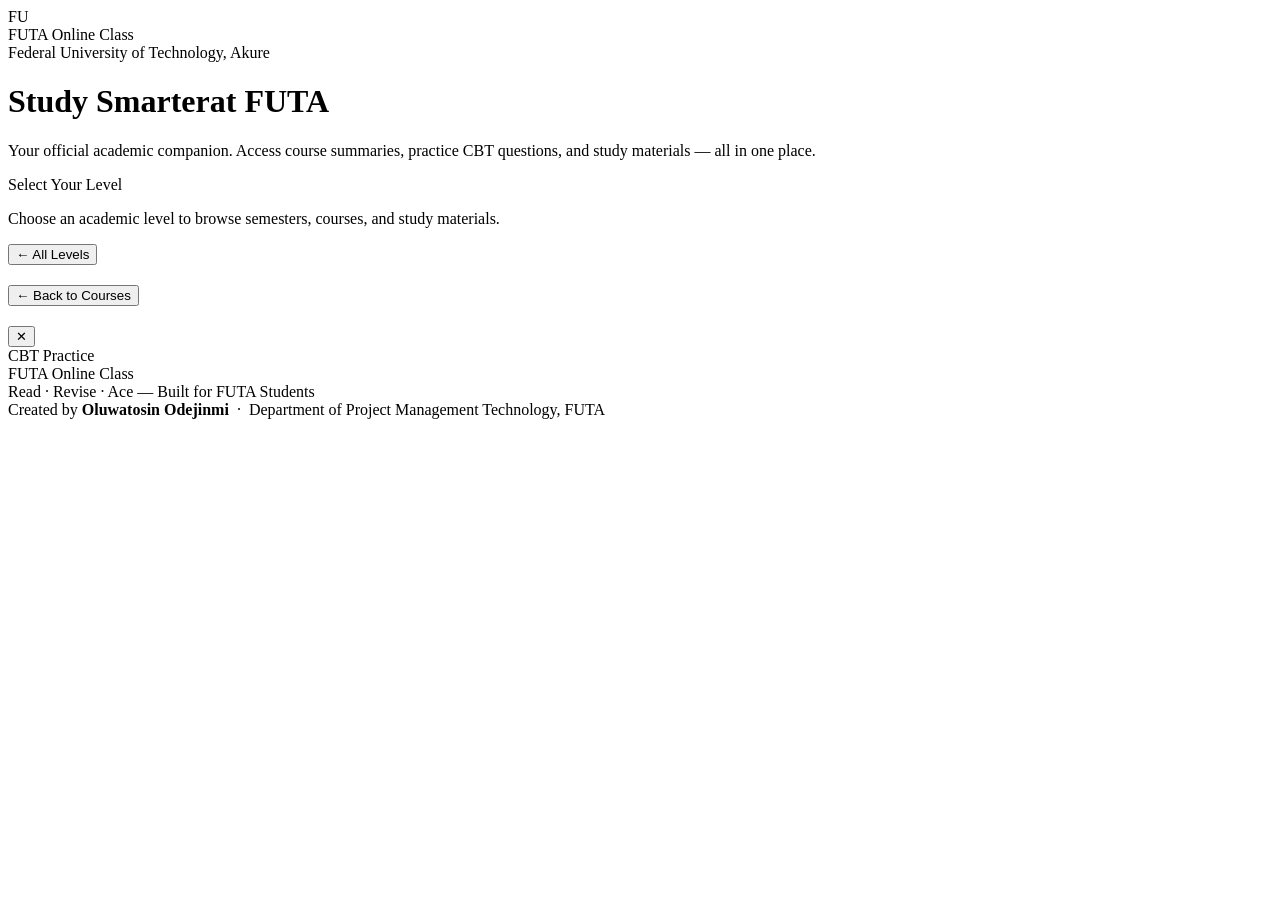
==== index.html @ 4d277c84 "Rename futa-portal/index.html to index.html" ====
<!DOCTYPE html>
<html lang="en">
<head>
<meta charset="UTF-8" />
<meta name="viewport" content="width=device-width, initial-scale=1.0" />
<title>FUTA Online Class</title>
<link rel="preconnect" href="https://fonts.googleapis.com" />
<link href="https://fonts.googleapis.com/css2?family=Playfair+Display:ital,wght@0,500;0,700;0,900;1,700&family=Lora:ital,wght@0,400;0,500;0,600;1,400&family=JetBrains+Mono:wght@400;600&display=swap" rel="stylesheet" />
<link rel="stylesheet" href="style.css" />
</head>
<body>

<!-- NAVIGATION -->
<nav>
  <div class="nav-crest" onclick="navigate('home')">FU</div>
  <div class="nav-logo" onclick="navigate('home')">FUTA <span>Online Class</span></div>
  <div class="nav-divider"></div>
  <div class="nav-breadcrumb" id="breadcrumb"></div>
</nav>

<!-- PAGE: HOME -->
<div class="page active" id="page-home">
  <div class="hero">
    <div class="hero-ornament"></div>
    <div class="hero-badge">Federal University of Technology, Akure</div>
    <h1>Study Smarter<span class="line2">at FUTA</span></h1>
    <div class="hero-rule"></div>
    <p>Your official academic companion. Access course summaries, practice CBT questions, and study materials — all in one place.</p>
    <div class="hero-stats" id="hero-stats"></div>
  </div>
  <div class="container">
    <div class="section-head">
      <div class="section-title">Select Your Level</div>
      <div class="section-rule"></div>
    </div>
    <p class="section-sub">Choose an academic level to browse semesters, courses, and study materials.</p>
    <div class="level-grid" id="level-grid"></div>
  </div>
</div>

<!-- PAGE: LEVEL (courses by semester) -->
<div class="page" id="page-level">
  <div class="page-header">
    <button class="back-btn" onclick="navigate('home')">← All Levels</button>
    <div class="page-header-tag" id="level-tag"></div>
    <h2 id="level-title"></h2>
    <p id="level-desc"></p>
    <div class="page-header-rule"></div>
  </div>
  <div class="container">
    <div id="course-content"></div>
  </div>
</div>

<!-- PAGE: COURSE (chapters) -->
<div class="page" id="page-course">
  <div class="page-header">
    <button class="back-btn" id="course-back-btn">← Back to Courses</button>
    <div class="page-header-tag" id="course-tag"></div>
    <h2 id="course-title"></h2>
    <p id="course-desc"></p>
    <div class="page-header-rule"></div>
  </div>
  <div class="container">
    <div id="chapter-content"></div>
  </div>
</div>

<!-- CBT MODAL -->
<div class="modal-overlay" id="cbt-modal">
  <div class="modal">
    <button class="modal-close" onclick="closeCBT()">✕</button>
    <div class="modal-header">
      <div class="modal-title" id="cbt-modal-title">CBT Practice</div>
      <div class="modal-subtitle" id="cbt-modal-sub"></div>
    </div>
    <div id="cbt-body"></div>
  </div>
</div>

<!-- FOOTER -->
<footer class="site-footer">
  <div class="footer-rule"></div>
  <div class="footer-logo">FUTA <span>Online Class</span></div>
  <div class="footer-tagline">Read · Revise · Ace — Built for FUTA Students</div>
  <div class="footer-credit">Created by <strong>Oluwatosin Odejinmi</strong> &nbsp;·&nbsp; Department of Project Management Technology, FUTA</div>
</footer>

<!-- ============================================================
  COURSE DATA FILES — load each course's chapter data
  Add new course files here as you create them
============================================================ -->
<!-- 1. Registry FIRST — defines PORTAL_INJECT -->
<script src="registry.js"></script>

<!-- 2. Course files SECOND — call PORTAL_INJECT -->
<script src="courses/mts101.js"></script>
<script src="courses/ent301.js"></script>
<script src="courses/bio102.js"></script>
<script src="courses/mee102.js"></script>

<!-- 3. Data THIRD — reads _COURSE_REGISTRY -->
<script src="data.js"></script>

<!-- 4. App LAST — renders everything -->
<script src="app.js"></script>

<script>
  console.log("Registry:", _COURSE_REGISTRY);
  console.log("MTS 101 chapters:", _COURSE_REGISTRY["MTS 101"]);
  
  const lvl = PORTAL_DATA.levels.find(l => l.id === "100");
  const sem = lvl.semesters.find(s => s.id === "1st");
  const course = sem.courses.find(c => c.code === "MTS 101");
  console.log("Course chapters after inject:", course.chapters.length);
</script>

</body>
</html>
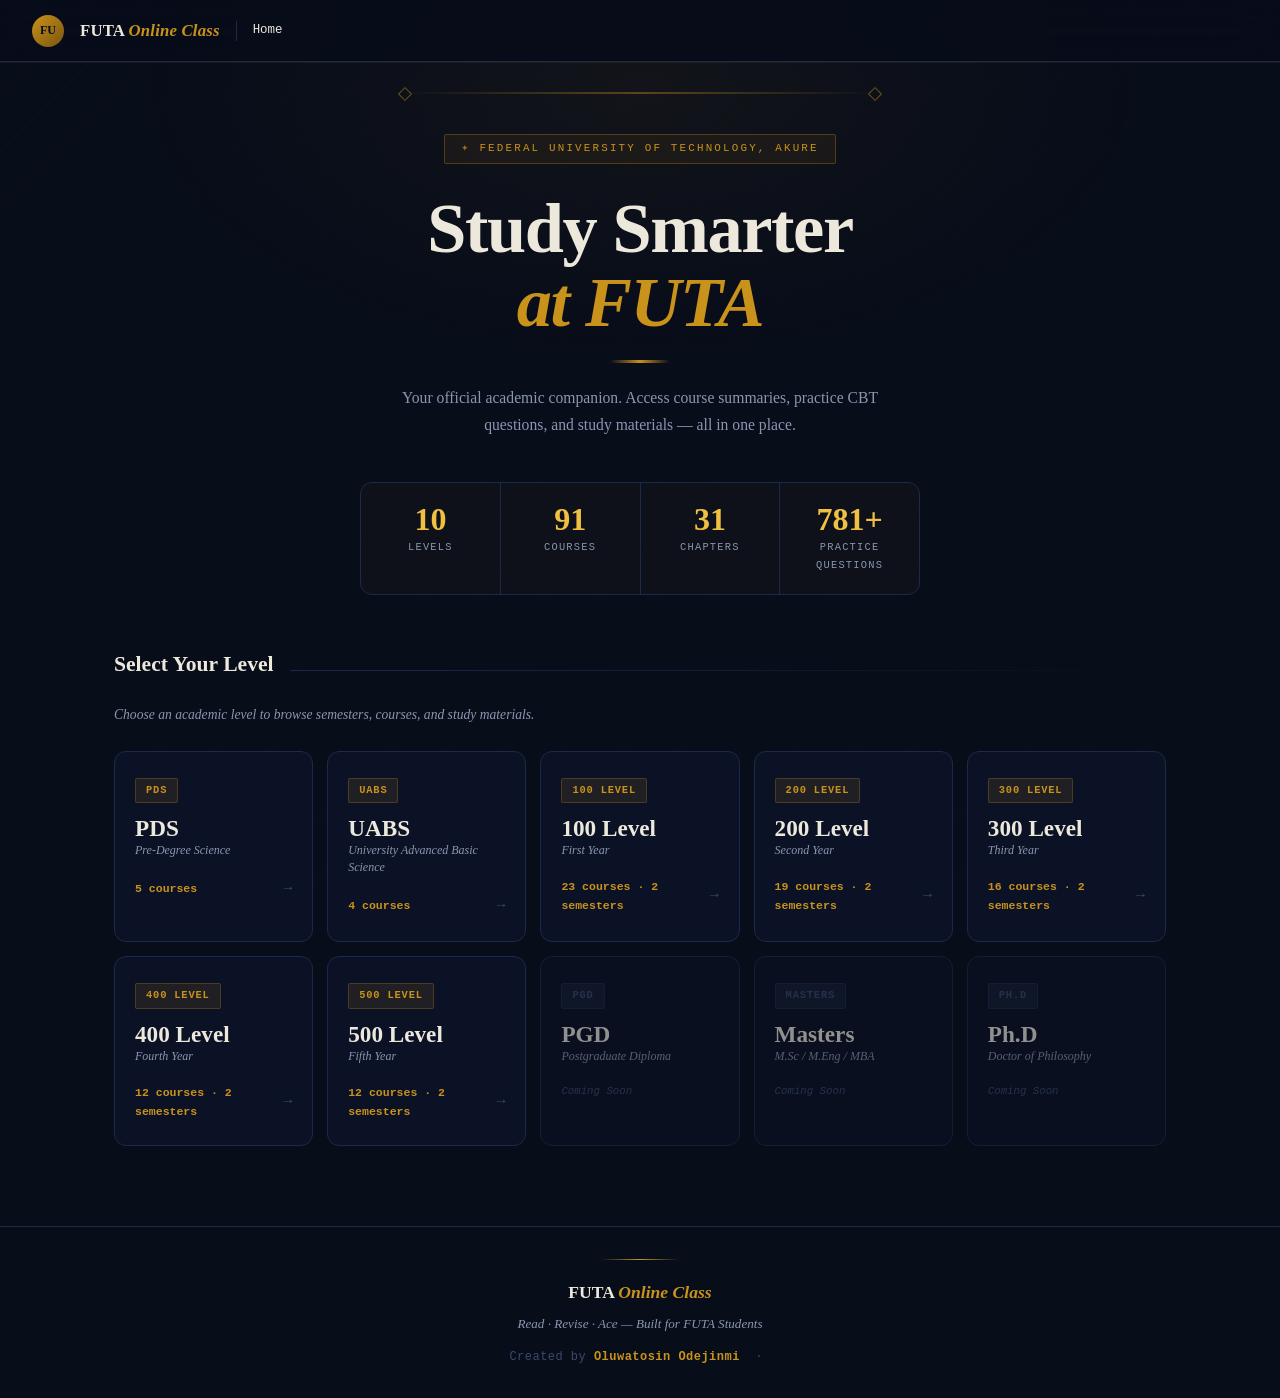
==== commit c412f35c: "Update index.html" ====
--- a/index.html
+++ b/index.html
@@ -83,7 +83,7 @@
   <div class="footer-rule"></div>
   <div class="footer-logo">FUTA <span>Online Class</span></div>
   <div class="footer-tagline">Read · Revise · Ace — Built for FUTA Students</div>
-  <div class="footer-credit">Created by <strong>Oluwatosin Odejinmi</strong> &nbsp;·&nbsp; Department of Project Management Technology, FUTA</div>
+  <div class="footer-credit">Created by <strong>Oluwatosin Odejinmi</strong> &nbsp;·&nbsp;</div>
 </footer>
 
 <!-- ============================================================
@@ -98,7 +98,8 @@
 <script src="courses/ent301.js"></script>
 <script src="courses/bio102.js"></script>
 <script src="courses/mee102.js"></script>
-
+<script src="courses/che101.js"></script>
+  
 <!-- 3. Data THIRD — reads _COURSE_REGISTRY -->
 <script src="data.js"></script>
 
--- a/style.css
+++ b/style.css
@@ -0,0 +1,999 @@
+/* =============================================
+   CSS CUSTOM PROPERTIES — Academic Navy/Gold
+============================================= */
+:root {
+  --bg:         #080d1a;
+  --bg2:        #0c1226;
+  --bg3:        #101830;
+  --card:       #0c1226;
+  --card-hover: #121c38;
+  --border:     #1c2a4a;
+  --border-gold:#3a2e10;
+  --accent:     #c9921a;
+  --accent-lt:  #e8b84b;
+  --accent-dim: #7a5510;
+  --crimson:    #c0392b;
+  --teal:       #2a9d8f;
+  --text:       #ece8dc;
+  --text-muted: #8a96b0;
+  --text-dim:   #3a4a6a;
+  --gold:       #c9921a;
+  --gold-lt:    #f0c040;
+  --radius:     12px;
+  --radius-sm:  7px;
+  --transition: 0.22s cubic-bezier(0.4,0,0.2,1);
+}
+
+* { box-sizing: border-box; margin: 0; padding: 0; }
+html { scroll-behavior: smooth; }
+
+body {
+  background: var(--bg);
+  color: var(--text);
+  font-family: 'Lora', Georgia, serif;
+  font-size: 15px;
+  line-height: 1.65;
+  min-height: 100vh;
+  overflow-x: hidden;
+}
+
+/* ── Diagonal lines pattern ── */
+body::before {
+  content: '';
+  position: fixed;
+  inset: 0;
+  background-image:
+    repeating-linear-gradient(
+      -45deg,
+      transparent,
+      transparent 40px,
+      rgba(201,146,26,0.018) 40px,
+      rgba(201,146,26,0.018) 41px
+    );
+  pointer-events: none;
+  z-index: 0;
+}
+
+/* ── Subtle radial glow ── */
+body::after {
+  content: '';
+  position: fixed;
+  top: -20%;
+  left: 50%;
+  transform: translateX(-50%);
+  width: 80vw;
+  height: 60vh;
+  background: radial-gradient(ellipse, rgba(201,146,26,0.055) 0%, transparent 70%);
+  pointer-events: none;
+  z-index: 0;
+}
+
+/* ━━━━━━━━━━━━━━━━━━━━━━━━━━━━━━━━━━━━━━━
+   NAV
+━━━━━━━━━━━━━━━━━━━━━━━━━━━━━━━━━━━━━━━ */
+nav {
+  position: sticky;
+  top: 0;
+  z-index: 100;
+  display: flex;
+  align-items: center;
+  gap: 16px;
+  padding: 0 32px;
+  height: 62px;
+  background: rgba(8,13,26,0.92);
+  backdrop-filter: blur(20px);
+  border-bottom: 1px solid var(--border);
+  box-shadow: 0 1px 0 rgba(201,146,26,0.1);
+}
+
+.nav-crest {
+  width: 32px;
+  height: 32px;
+  border-radius: 50%;
+  background: linear-gradient(135deg, var(--gold) 0%, #7a5510 100%);
+  display: flex;
+  align-items: center;
+  justify-content: center;
+  font-size: 0.75rem;
+  font-weight: 700;
+  color: var(--bg);
+  font-family: 'Playfair Display', serif;
+  flex-shrink: 0;
+  cursor: pointer;
+}
+
+.nav-logo {
+  font-family: 'Playfair Display', serif;
+  font-size: 1.05rem;
+  font-weight: 700;
+  color: var(--text);
+  cursor: pointer;
+  user-select: none;
+  letter-spacing: 0.01em;
+}
+.nav-logo span {
+  color: var(--gold);
+  font-style: italic;
+}
+
+.nav-divider {
+  width: 1px;
+  height: 20px;
+  background: var(--border);
+  flex-shrink: 0;
+}
+
+.nav-breadcrumb {
+  display: flex;
+  align-items: center;
+  gap: 6px;
+  font-size: 0.78rem;
+  color: var(--text-muted);
+  font-family: 'JetBrains Mono', monospace;
+  flex-wrap: wrap;
+}
+.nav-breadcrumb .sep { opacity: 0.35; }
+.nav-breadcrumb .crumb {
+  cursor: pointer;
+  color: var(--text-muted);
+  transition: color var(--transition);
+}
+.nav-breadcrumb .crumb:hover { color: var(--gold); }
+.nav-breadcrumb .crumb.active { color: var(--text); pointer-events: none; }
+
+/* ━━━━━━━━━━━━━━━━━━━━━━━━━━━━━━━━━━━━━━━
+   PAGES
+━━━━━━━━━━━━━━━━━━━━━━━━━━━━━━━━━━━━━━━ */
+.page { display: none; position: relative; z-index: 1; animation: fadeUp 0.35s ease forwards; }
+.page.active { display: block; }
+
+@keyframes fadeUp {
+  from { opacity: 0; transform: translateY(16px); }
+  to   { opacity: 1; transform: translateY(0); }
+}
+
+/* ━━━━━━━━━━━━━━━━━━━━━━━━━━━━━━━━━━━━━━━
+   HERO
+━━━━━━━━━━━━━━━━━━━━━━━━━━━━━━━━━━━━━━━ */
+.hero {
+  position: relative;
+  padding: 72px 28px 52px;
+  text-align: center;
+  max-width: 820px;
+  margin: 0 auto;
+  overflow: hidden;
+}
+
+.hero-ornament {
+  position: absolute;
+  top: 30px;
+  left: 50%;
+  transform: translateX(-50%);
+  width: 480px;
+  height: 2px;
+  background: linear-gradient(90deg, transparent, rgba(201,146,26,0.4), transparent);
+}
+.hero-ornament::before, .hero-ornament::after {
+  content: '';
+  position: absolute;
+  top: -3px;
+  width: 8px;
+  height: 8px;
+  border: 1px solid rgba(201,146,26,0.5);
+  transform: rotate(45deg);
+}
+.hero-ornament::before { left: 0; }
+.hero-ornament::after  { right: 0; }
+
+.hero-badge {
+  display: inline-flex;
+  align-items: center;
+  gap: 8px;
+  font-family: 'JetBrains Mono', monospace;
+  font-size: 0.68rem;
+  letter-spacing: 0.2em;
+  text-transform: uppercase;
+  color: var(--gold);
+  border: 1px solid rgba(201,146,26,0.3);
+  background: rgba(201,146,26,0.07);
+  padding: 5px 16px;
+  border-radius: 2px;
+  margin-bottom: 28px;
+}
+.hero-badge::before {
+  content: '✦';
+  font-size: 0.55rem;
+  opacity: 0.7;
+}
+
+.hero h1 {
+  font-family: 'Playfair Display', serif;
+  font-size: clamp(2.6rem, 6vw, 4.4rem);
+  font-weight: 900;
+  line-height: 1.05;
+  color: var(--text);
+  margin-bottom: 20px;
+  letter-spacing: -0.02em;
+}
+.hero h1 .line2 {
+  display: block;
+  color: var(--gold);
+  font-style: italic;
+}
+
+.hero-rule {
+  width: 60px;
+  height: 3px;
+  background: linear-gradient(90deg, transparent, var(--gold), transparent);
+  margin: 0 auto 22px;
+}
+
+.hero p {
+  color: var(--text-muted);
+  font-size: 0.98rem;
+  max-width: 500px;
+  margin: 0 auto;
+  font-family: 'Lora', serif;
+  line-height: 1.7;
+}
+
+.hero-stats {
+  display: flex;
+  justify-content: center;
+  gap: 0;
+  margin-top: 44px;
+  border: 1px solid var(--border);
+  border-radius: var(--radius);
+  overflow: hidden;
+  max-width: 560px;
+  margin-left: auto;
+  margin-right: auto;
+  background: rgba(201,146,26,0.03);
+}
+.stat {
+  flex: 1;
+  padding: 20px 12px;
+  text-align: center;
+  border-right: 1px solid var(--border);
+  position: relative;
+}
+.stat:last-child { border-right: none; }
+.stat-num {
+  font-family: 'Playfair Display', serif;
+  font-size: 2rem;
+  font-weight: 700;
+  color: var(--gold-lt);
+  line-height: 1;
+  margin-bottom: 4px;
+}
+.stat-label {
+  font-size: 0.65rem;
+  color: var(--text-muted);
+  text-transform: uppercase;
+  letter-spacing: 0.12em;
+  font-family: 'JetBrains Mono', monospace;
+}
+
+/* ━━━━━━━━━━━━━━━━━━━━━━━━━━━━━━━━━━━━━━━
+   SECTION TITLES
+━━━━━━━━━━━━━━━━━━━━━━━━━━━━━━━━━━━━━━━ */
+.section-head {
+  display: flex;
+  align-items: baseline;
+  gap: 16px;
+  margin-bottom: 22px;
+}
+.section-title {
+  font-family: 'Playfair Display', serif;
+  font-size: 1.35rem;
+  font-weight: 700;
+  color: var(--text);
+}
+.section-rule {
+  flex: 1;
+  height: 1px;
+  background: linear-gradient(90deg, var(--border), transparent);
+}
+.section-sub {
+  color: var(--text-muted);
+  font-size: 0.85rem;
+  margin-bottom: 24px;
+  font-family: 'Lora', serif;
+  font-style: italic;
+}
+
+/* ━━━━━━━━━━━━━━━━━━━━━━━━━━━━━━━━━━━━━━━
+   CONTAINER
+━━━━━━━━━━━━━━━━━━━━━━━━━━━━━━━━━━━━━━━ */
+.container {
+  max-width: 1100px;
+  margin: 0 auto;
+  padding: 0 24px 80px;
+}
+
+/* ━━━━━━━━━━━━━━━━━━━━━━━━━━━━━━━━━━━━━━━
+   LEVEL GRID (Home Page)
+━━━━━━━━━━━━━━━━━━━━━━━━━━━━━━━━━━━━━━━ */
+.level-grid {
+  display: grid;
+  grid-template-columns: repeat(auto-fill, minmax(175px, 1fr));
+  gap: 14px;
+}
+
+.level-card {
+  background: var(--card);
+  border: 1px solid var(--border);
+  border-radius: var(--radius);
+  padding: 24px 20px;
+  cursor: pointer;
+  transition: background var(--transition), border-color var(--transition), transform var(--transition), box-shadow var(--transition);
+  position: relative;
+  overflow: hidden;
+}
+.level-card::after {
+  content: '';
+  position: absolute;
+  bottom: 0; left: 0; right: 0;
+  height: 2px;
+  background: linear-gradient(90deg, var(--accent-dim), var(--gold), var(--accent-dim));
+  opacity: 0;
+  transition: opacity var(--transition);
+}
+.level-card:hover {
+  background: var(--card-hover);
+  border-color: rgba(201,146,26,0.35);
+  transform: translateY(-3px);
+  box-shadow: 0 8px 28px rgba(0,0,0,0.4), 0 0 0 1px rgba(201,146,26,0.1);
+}
+.level-card:hover::after { opacity: 1; }
+
+.level-card.empty {
+  opacity: 0.6;
+  cursor: default;
+}
+.level-card.empty:hover {
+  transform: none;
+  background: var(--card);
+  border-color: var(--border);
+  box-shadow: none;
+}
+.level-card.empty::after { display: none; }
+
+.level-badge {
+  display: inline-block;
+  font-family: 'JetBrains Mono', monospace;
+  font-size: 0.65rem;
+  font-weight: 600;
+  letter-spacing: 0.08em;
+  text-transform: uppercase;
+  padding: 3px 10px;
+  border-radius: 2px;
+  margin-bottom: 14px;
+  background: rgba(201,146,26,0.1);
+  color: var(--gold);
+  border: 1px solid rgba(201,146,26,0.25);
+}
+.level-card.empty .level-badge {
+  background: rgba(58,74,106,0.2);
+  color: var(--text-dim);
+  border-color: var(--border);
+}
+
+.level-name {
+  font-family: 'Playfair Display', serif;
+  font-size: 1.45rem;
+  font-weight: 900;
+  color: var(--text);
+  margin-bottom: 2px;
+  line-height: 1;
+}
+.level-full {
+  font-size: 0.75rem;
+  color: var(--text-muted);
+  margin-bottom: 18px;
+  line-height: 1.4;
+  font-family: 'Lora', serif;
+  font-style: italic;
+}
+.level-footer {
+  display: flex;
+  align-items: center;
+  justify-content: space-between;
+  font-size: 0.72rem;
+  color: var(--text-dim);
+  font-family: 'JetBrains Mono', monospace;
+}
+.level-count { color: var(--gold); font-weight: 600; }
+.level-arrow {
+  font-size: 0.9rem;
+  transition: transform var(--transition), color var(--transition);
+}
+.level-card:hover .level-arrow { transform: translateX(4px); color: var(--gold); }
+.coming-soon-tag { font-size: 0.67rem; color: var(--text-dim); font-style: italic; }
+
+/* ━━━━━━━━━━━━━━━━━━━━━━━━━━━━━━━━━━━━━━━
+   BACK BUTTON
+━━━━━━━━━━━━━━━━━━━━━━━━━━━━━━━━━━━━━━━ */
+.back-btn {
+  display: inline-flex;
+  align-items: center;
+  gap: 7px;
+  font-size: 0.8rem;
+  color: var(--text-muted);
+  background: rgba(255,255,255,0.03);
+  border: 1px solid var(--border);
+  border-radius: 2px;
+  padding: 7px 16px;
+  cursor: pointer;
+  transition: all var(--transition);
+  margin-bottom: 28px;
+  font-family: 'JetBrains Mono', monospace;
+  letter-spacing: 0.03em;
+}
+.back-btn:hover {
+  color: var(--gold);
+  border-color: rgba(201,146,26,0.4);
+  background: rgba(201,146,26,0.06);
+}
+
+/* ━━━━━━━━━━━━━━━━━━━━━━━━━━━━━━━━━━━━━━━
+   PAGE HEADER
+━━━━━━━━━━━━━━━━━━━━━━━━━━━━━━━━━━━━━━━ */
+.page-header {
+  padding: 44px 24px 0;
+  max-width: 1100px;
+  margin: 0 auto 36px;
+  position: relative;
+}
+.page-header-top {
+  display: flex;
+  align-items: flex-start;
+  justify-content: space-between;
+  flex-wrap: wrap;
+  gap: 16px;
+  margin-bottom: 6px;
+}
+.page-header-tag {
+  display: inline-block;
+  font-family: 'JetBrains Mono', monospace;
+  font-size: 0.66rem;
+  text-transform: uppercase;
+  letter-spacing: 0.18em;
+  color: var(--gold);
+  margin-bottom: 10px;
+  opacity: 0.85;
+}
+.page-header h2 {
+  font-family: 'Playfair Display', serif;
+  font-size: clamp(1.9rem, 4vw, 3rem);
+  font-weight: 900;
+  color: var(--text);
+  margin-bottom: 8px;
+  line-height: 1.08;
+  letter-spacing: -0.02em;
+}
+.page-header p {
+  color: var(--text-muted);
+  font-size: 0.9rem;
+  font-style: italic;
+  font-family: 'Lora', serif;
+}
+.page-header-rule {
+  width: 100%;
+  height: 1px;
+  background: linear-gradient(90deg, rgba(201,146,26,0.4), rgba(201,146,26,0.05), transparent);
+  margin-top: 24px;
+}
+
+/* ━━━━━━━━━━━━━━━━━━━━━━━━━━━━━━━━━━━━━━━
+   SEMESTER TABS
+━━━━━━━━━━━━━━━━━━━━━━━━━━━━━━━━━━━━━━━ */
+.semester-tabs {
+  display: flex;
+  gap: 0;
+  margin-bottom: 28px;
+  border-bottom: 1px solid var(--border);
+  overflow-x: auto;
+  scrollbar-width: none;
+}
+.semester-tabs::-webkit-scrollbar { display: none; }
+
+.sem-tab {
+  font-family: 'JetBrains Mono', monospace;
+  font-size: 0.75rem;
+  letter-spacing: 0.06em;
+  padding: 12px 24px;
+  cursor: pointer;
+  color: var(--text-muted);
+  border-bottom: 2px solid transparent;
+  margin-bottom: -1px;
+  transition: all var(--transition);
+  white-space: nowrap;
+  text-transform: uppercase;
+  position: relative;
+}
+.sem-tab:hover { color: var(--text); }
+.sem-tab.active {
+  color: var(--gold);
+  border-bottom-color: var(--gold);
+  background: rgba(201,146,26,0.04);
+}
+
+.sem-panel { display: none; }
+.sem-panel.active { display: block; animation: fadeUp 0.25s ease forwards; }
+
+/* ━━━━━━━━━━━━━━━━━━━━━━━━━━━━━━━━━━━━━━━
+   COURSE GRID
+━━━━━━━━━━━━━━━━━━━━━━━━━━━━━━━━━━━━━━━ */
+.course-grid {
+  display: grid;
+  grid-template-columns: repeat(auto-fill, minmax(275px, 1fr));
+  gap: 12px;
+}
+
+.course-card {
+  background: var(--card);
+  border: 1px solid var(--border);
+  border-radius: var(--radius);
+  padding: 20px;
+  cursor: pointer;
+  transition: all var(--transition);
+  position: relative;
+  overflow: hidden;
+}
+.course-card::before {
+  content: '';
+  position: absolute;
+  left: 0; top: 0; bottom: 0;
+  width: 3px;
+  background: linear-gradient(180deg, var(--gold), var(--accent-dim));
+  opacity: 0;
+  transition: opacity var(--transition);
+}
+.course-card:hover {
+  background: var(--card-hover);
+  border-color: rgba(201,146,26,0.3);
+  transform: translateY(-2px);
+  box-shadow: 0 6px 20px rgba(0,0,0,0.3);
+}
+.course-card:hover::before { opacity: 1; }
+.course-card.empty { cursor: default; opacity: 0.6; }
+.course-card.empty:hover { transform: none; background: var(--card); border-color: var(--border); box-shadow: none; }
+.course-card.empty::before { display: none; }
+
+.course-code {
+  font-family: 'JetBrains Mono', monospace;
+  font-size: 0.68rem;
+  font-weight: 600;
+  letter-spacing: 0.1em;
+  color: var(--gold);
+  margin-bottom: 6px;
+  text-transform: uppercase;
+}
+.course-title {
+  font-size: 0.93rem;
+  font-weight: 600;
+  color: var(--text);
+  margin-bottom: 14px;
+  line-height: 1.4;
+  font-family: 'Lora', serif;
+}
+.course-meta {
+  display: flex;
+  align-items: center;
+  justify-content: space-between;
+  font-size: 0.73rem;
+  color: var(--text-muted);
+}
+.chapter-count {
+  display: flex;
+  align-items: center;
+  gap: 5px;
+  color: var(--gold);
+  font-size: 0.68rem;
+  font-family: 'JetBrains Mono', monospace;
+}
+.course-arrow {
+  font-size: 0.85rem;
+  color: var(--text-dim);
+  transition: transform var(--transition), color var(--transition);
+}
+.course-card:hover .course-arrow { transform: translateX(4px); color: var(--gold); }
+
+/* ━━━━━━━━━━━━━━━━━━━━━━━━━━━━━━━━━━━━━━━
+   CHAPTER LIST
+━━━━━━━━━━━━━━━━━━━━━━━━━━━━━━━━━━━━━━━ */
+.chapter-list {
+  display: flex;
+  flex-direction: column;
+  gap: 10px;
+}
+
+.chapter-item {
+  background: var(--card);
+  border: 1px solid var(--border);
+  border-radius: var(--radius);
+  overflow: hidden;
+  transition: border-color var(--transition);
+}
+.chapter-item:hover { border-color: rgba(201,146,26,0.25); }
+
+.chapter-header {
+  display: flex;
+  align-items: center;
+  gap: 16px;
+  padding: 16px 20px;
+  cursor: pointer;
+  transition: background var(--transition);
+}
+.chapter-header:hover { background: rgba(201,146,26,0.03); }
+
+.ch-num {
+  width: 38px;
+  height: 38px;
+  border-radius: 50%;
+  background: rgba(201,146,26,0.1);
+  border: 1px solid rgba(201,146,26,0.25);
+  display: flex;
+  align-items: center;
+  justify-content: center;
+  font-family: 'Playfair Display', serif;
+  font-size: 0.85rem;
+  font-weight: 700;
+  color: var(--gold);
+  flex-shrink: 0;
+}
+
+.ch-info { flex: 1; min-width: 0; }
+.ch-label {
+  font-size: 0.66rem;
+  text-transform: uppercase;
+  letter-spacing: 0.12em;
+  color: var(--text-dim);
+  font-family: 'JetBrains Mono', monospace;
+  margin-bottom: 2px;
+}
+.ch-title {
+  font-weight: 600;
+  font-size: 0.92rem;
+  color: var(--text);
+  line-height: 1.35;
+  font-family: 'Lora', serif;
+}
+
+.ch-toggle {
+  font-size: 0.8rem;
+  color: var(--text-dim);
+  transition: transform var(--transition), color var(--transition);
+  flex-shrink: 0;
+  width: 24px;
+  height: 24px;
+  border-radius: 50%;
+  display: flex;
+  align-items: center;
+  justify-content: center;
+  border: 1px solid var(--border);
+}
+.chapter-item.open .ch-toggle {
+  transform: rotate(180deg);
+  color: var(--gold);
+  border-color: rgba(201,146,26,0.3);
+  background: rgba(201,146,26,0.08);
+}
+
+.chapter-body {
+  display: none;
+  padding: 0 20px 22px;
+  border-top: 1px solid var(--border);
+}
+.chapter-item.open .chapter-body { display: block; }
+
+.ch-summary {
+  color: var(--text-muted);
+  font-size: 0.87rem;
+  line-height: 1.7;
+  margin: 16px 0 18px;
+  font-family: 'Lora', serif;
+}
+
+.ch-keypoints { margin-bottom: 20px; }
+.ch-keypoints-title {
+  font-size: 0.68rem;
+  text-transform: uppercase;
+  letter-spacing: 0.12em;
+  color: var(--gold);
+  margin-bottom: 10px;
+  font-family: 'JetBrains Mono', monospace;
+  opacity: 0.8;
+}
+.ch-keypoints ul { list-style: none; display: flex; flex-direction: column; gap: 5px; }
+.ch-keypoints ul li {
+  display: flex;
+  gap: 10px;
+  font-size: 0.85rem;
+  color: var(--text-muted);
+  font-family: 'Lora', serif;
+}
+.ch-keypoints ul li::before {
+  content: '◆';
+  color: var(--gold);
+  flex-shrink: 0;
+  font-size: 0.45rem;
+  margin-top: 8px;
+}
+
+.ch-actions { display: flex; gap: 10px; flex-wrap: wrap; }
+
+.btn {
+  display: inline-flex;
+  align-items: center;
+  gap: 7px;
+  padding: 9px 18px;
+  border-radius: var(--radius-sm);
+  font-size: 0.78rem;
+  font-weight: 600;
+  font-family: 'JetBrains Mono', monospace;
+  cursor: pointer;
+  border: none;
+  transition: all var(--transition);
+  letter-spacing: 0.03em;
+  text-decoration: none;
+}
+.btn-primary {
+  background: linear-gradient(135deg, var(--gold) 0%, #a07010 100%);
+  color: #0a0e1a;
+}
+.btn-primary:hover { background: linear-gradient(135deg, var(--gold-lt) 0%, var(--gold) 100%); transform: translateY(-1px); box-shadow: 0 4px 14px rgba(201,146,26,0.3); }
+
+.btn-secondary {
+  background: rgba(201,146,26,0.08);
+  color: var(--gold);
+  border: 1px solid rgba(201,146,26,0.3);
+}
+.btn-secondary:hover { background: rgba(201,146,26,0.15); transform: translateY(-1px); }
+
+.btn-ghost {
+  background: rgba(255,255,255,0.04);
+  color: var(--text-muted);
+  border: 1px solid var(--border);
+}
+.btn-ghost:hover { background: rgba(255,255,255,0.07); color: var(--text); }
+.btn:disabled, .btn.disabled { opacity: 0.35; cursor: not-allowed; pointer-events: none; }
+
+/* ━━━━━━━━━━━━━━━━━━━━━━━━━━━━━━━━━━━━━━━
+   CBT MODAL
+━━━━━━━━━━━━━━━━━━━━━━━━━━━━━━━━━━━━━━━ */
+.modal-overlay {
+  display: none;
+  position: fixed;
+  inset: 0;
+  background: rgba(0,0,0,0.8);
+  backdrop-filter: blur(8px);
+  z-index: 999;
+  padding: 20px;
+  overflow-y: auto;
+}
+.modal-overlay.open { display: flex; align-items: flex-start; justify-content: center; }
+
+.modal {
+  background: var(--bg2);
+  border: 1px solid rgba(201,146,26,0.2);
+  border-radius: var(--radius);
+  padding: 32px;
+  width: 100%;
+  max-width: 660px;
+  margin: auto;
+  animation: fadeUp 0.25s ease;
+  position: relative;
+  box-shadow: 0 24px 60px rgba(0,0,0,0.6), 0 0 0 1px rgba(201,146,26,0.05);
+}
+.modal::before {
+  content: '';
+  position: absolute;
+  top: 0; left: 32px; right: 32px;
+  height: 2px;
+  background: linear-gradient(90deg, transparent, var(--gold), transparent);
+}
+
+.modal-close {
+  position: absolute;
+  top: 16px; right: 18px;
+  background: none;
+  border: 1px solid var(--border);
+  color: var(--text-muted);
+  font-size: 0.75rem;
+  cursor: pointer;
+  transition: all var(--transition);
+  line-height: 1;
+  width: 28px;
+  height: 28px;
+  border-radius: 50%;
+  display: flex;
+  align-items: center;
+  justify-content: center;
+}
+.modal-close:hover { color: var(--text); border-color: rgba(201,146,26,0.4); }
+
+.modal-header { margin-bottom: 24px; }
+.modal-title {
+  font-family: 'Playfair Display', serif;
+  font-size: 1.3rem;
+  font-weight: 700;
+  color: var(--text);
+  margin-bottom: 4px;
+}
+.modal-subtitle { font-size: 0.8rem; color: var(--text-muted); font-family: 'Lora', serif; font-style: italic; }
+
+.cbt-progress {
+  background: rgba(255,255,255,0.06);
+  border-radius: 100px;
+  height: 4px;
+  margin-bottom: 24px;
+  overflow: hidden;
+}
+.cbt-progress-bar {
+  height: 100%;
+  background: linear-gradient(90deg, var(--accent-dim), var(--gold));
+  border-radius: 100px;
+  transition: width 0.4s ease;
+}
+
+.cbt-q-count {
+  font-family: 'JetBrains Mono', monospace;
+  font-size: 0.7rem;
+  color: var(--text-muted);
+  margin-bottom: 10px;
+  letter-spacing: 0.06em;
+}
+
+.cbt-question {
+  font-size: 0.95rem;
+  font-weight: 500;
+  color: var(--text);
+  line-height: 1.6;
+  margin-bottom: 22px;
+  font-family: 'Lora', serif;
+}
+
+.cbt-options { display: flex; flex-direction: column; gap: 9px; margin-bottom: 22px; }
+.cbt-option {
+  background: rgba(255,255,255,0.03);
+  border: 1px solid var(--border);
+  border-radius: var(--radius-sm);
+  padding: 12px 16px;
+  cursor: pointer;
+  font-size: 0.87rem;
+  color: var(--text-muted);
+  transition: all var(--transition);
+  text-align: left;
+  font-family: 'Lora', serif;
+}
+.cbt-option:hover { background: rgba(201,146,26,0.06); border-color: rgba(201,146,26,0.3); color: var(--text); }
+.cbt-option.selected-correct { background: rgba(42,157,143,0.1); border-color: var(--teal); color: var(--teal); }
+.cbt-option.selected-wrong   { background: rgba(192,57,43,0.1);  border-color: var(--crimson); color: var(--crimson); }
+.cbt-option.reveal-correct   { background: rgba(201,146,26,0.06); border-color: rgba(201,146,26,0.3); color: var(--gold); }
+.cbt-option:disabled, .cbt-option[disabled] { pointer-events: none; }
+
+.cbt-feedback {
+  font-size: 0.83rem;
+  padding: 12px 16px;
+  border-radius: var(--radius-sm);
+  margin-bottom: 18px;
+  display: none;
+  font-family: 'Lora', serif;
+  line-height: 1.6;
+}
+.cbt-feedback.show  { display: block; }
+.cbt-feedback.correct { background: rgba(42,157,143,0.1); color: var(--teal); border: 1px solid rgba(42,157,143,0.2); }
+.cbt-feedback.wrong   { background: rgba(192,57,43,0.1);  color: #e67e73; border: 1px solid rgba(192,57,43,0.2); }
+
+.cbt-nav { display: flex; justify-content: space-between; align-items: center; }
+
+.cbt-score-screen { text-align: center; padding: 20px 0; }
+.score-ring {
+  width: 116px;
+  height: 116px;
+  border-radius: 50%;
+  background: conic-gradient(var(--gold) var(--pct, 0%), rgba(255,255,255,0.05) 0%);
+  display: flex;
+  align-items: center;
+  justify-content: center;
+  margin: 0 auto 22px;
+  position: relative;
+  box-shadow: 0 0 30px rgba(201,146,26,0.2);
+}
+.score-ring::before {
+  content: '';
+  position: absolute;
+  inset: 10px;
+  background: var(--bg2);
+  border-radius: 50%;
+}
+.score-num {
+  position: relative;
+  z-index: 1;
+  font-family: 'Playfair Display', serif;
+  font-size: 1.7rem;
+  font-weight: 700;
+  color: var(--text);
+}
+.score-label { font-size: 1.1rem; font-weight: 600; color: var(--text); margin-bottom: 6px; font-family: 'Playfair Display', serif; }
+.score-sub { font-size: 0.83rem; color: var(--text-muted); font-family: 'Lora', serif; font-style: italic; }
+
+/* ━━━━━━━━━━━━━━━━━━━━━━━━━━━━━━━━━━━━━━━
+   COMING SOON BANNER
+━━━━━━━━━━━━━━━━━━━━━━━━━━━━━━━━━━━━━━━ */
+.coming-soon-banner {
+  background: rgba(201,146,26,0.03);
+  border: 1px dashed rgba(201,146,26,0.2);
+  border-radius: var(--radius);
+  padding: 56px 30px;
+  text-align: center;
+  margin-top: 10px;
+}
+.coming-soon-banner .icon { font-size: 2.2rem; margin-bottom: 16px; display: block; }
+.coming-soon-banner h3 {
+  font-family: 'Playfair Display', serif;
+  font-size: 1.4rem;
+  font-weight: 700;
+  color: var(--text);
+  margin-bottom: 8px;
+}
+.coming-soon-banner p { color: var(--text-muted); font-size: 0.87rem; max-width: 360px; margin: 0 auto; font-style: italic; font-family: 'Lora', serif; }
+
+/* ━━━━━━━━━━━━━━━━━━━━━━━━━━━━━━━━━━━━━━━
+   FOOTER
+━━━━━━━━━━━━━━━━━━━━━━━━━━━━━━━━━━━━━━━ */
+.site-footer {
+  position: relative;
+  z-index: 1;
+  text-align: center;
+  padding: 32px 24px;
+  border-top: 1px solid var(--border);
+}
+.footer-rule {
+  width: 80px;
+  height: 1px;
+  background: linear-gradient(90deg, transparent, var(--gold), transparent);
+  margin: 0 auto 18px;
+}
+.footer-logo {
+  font-family: 'Playfair Display', serif;
+  font-size: 1.1rem;
+  font-weight: 700;
+  color: var(--text);
+  margin-bottom: 6px;
+}
+.footer-logo span { color: var(--gold); font-style: italic; }
+.footer-tagline {
+  font-family: 'Lora', serif;
+  font-style: italic;
+  font-size: 0.82rem;
+  color: var(--text-muted);
+  margin-bottom: 14px;
+}
+.footer-credit {
+  font-size: 0.75rem;
+  color: var(--text-dim);
+  font-family: 'JetBrains Mono', monospace;
+  letter-spacing: 0.04em;
+}
+.footer-credit strong {
+  color: var(--gold);
+  font-weight: 600;
+}
+
+/* ━━━━━━━━━━━━━━━━━━━━━━━━━━━━━━━━━━━━━━━
+   RESPONSIVE
+━━━━━━━━━━━━━━━━━━━━━━━━━━━━━━━━━━━━━━━ */
+@media (max-width: 600px) {
+  nav { padding: 0 16px; }
+  .hero { padding: 52px 16px 36px; }
+  .container { padding: 0 16px 60px; }
+  .level-grid { grid-template-columns: repeat(2, 1fr); gap: 10px; }
+  .course-grid { grid-template-columns: 1fr; }
+  .modal { padding: 22px 18px; }
+  .hero-stats { flex-direction: column; gap: 0; border: none; background: none; }
+  .stat { border-right: none; border-bottom: 1px solid var(--border); border-radius: 0; }
+  .stat:last-child { border-bottom: none; }
+}
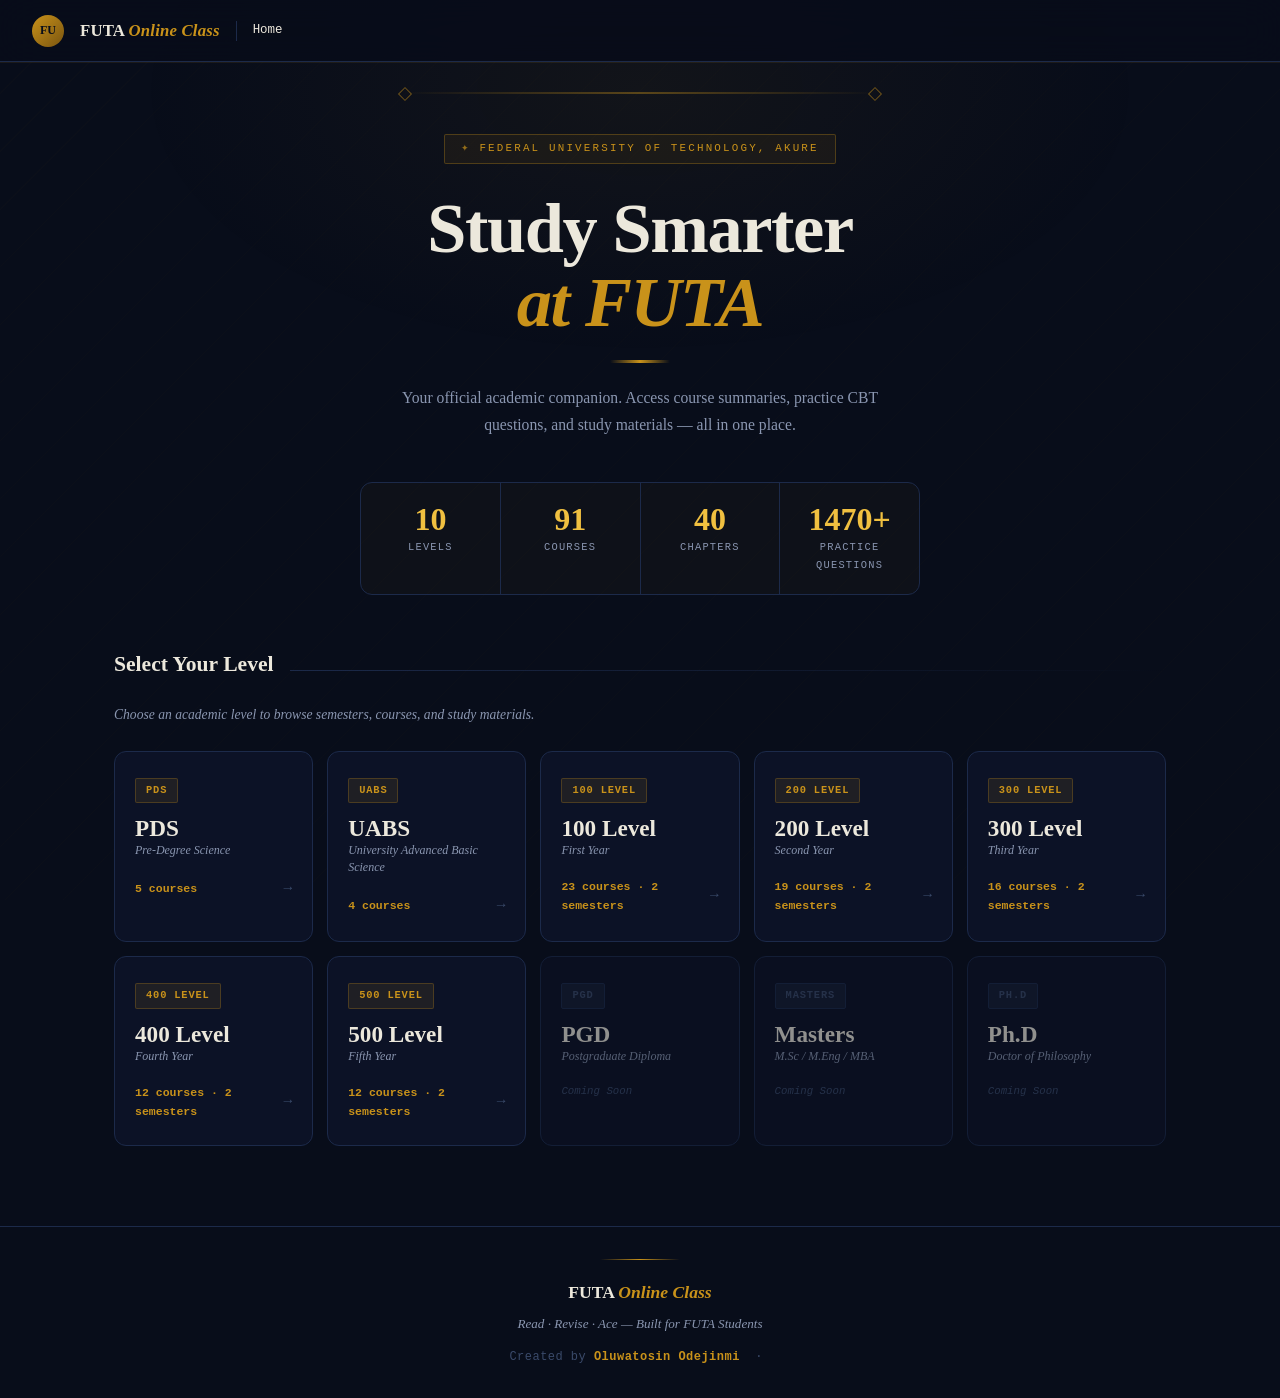
==== commit 4cd5943d: "Update index.html with new course scripts" ====
--- a/index.html
+++ b/index.html
@@ -98,7 +98,18 @@
 <script src="courses/ent301.js"></script>
 <script src="courses/bio102.js"></script>
 <script src="courses/mee102.js"></script>
-<script src="courses/che101.js"></script>
+<script src="courses/che102.js"></script>
+<script src="courses/phy102.js"></script>
+  <script src="courses/gns102.js"></script>
+  <script src="courses/gns106.js"></script>
+  <script src="courses/phy108.js"></script>
+  <script src="courses/che104.js"></script>
+  <script src="courses/bio104.js"></script>
+  <script src="courses/bio104.js"></script>
+  <script src="courses/mts102.js"></script>
+  <script src="courses/mts104.js"></script>
+  <script src="courses/csc102.js"></script>
+  <script src="courses/eee102.js"></script>
   
 <!-- 3. Data THIRD — reads _COURSE_REGISTRY -->
 <script src="data.js"></script>
